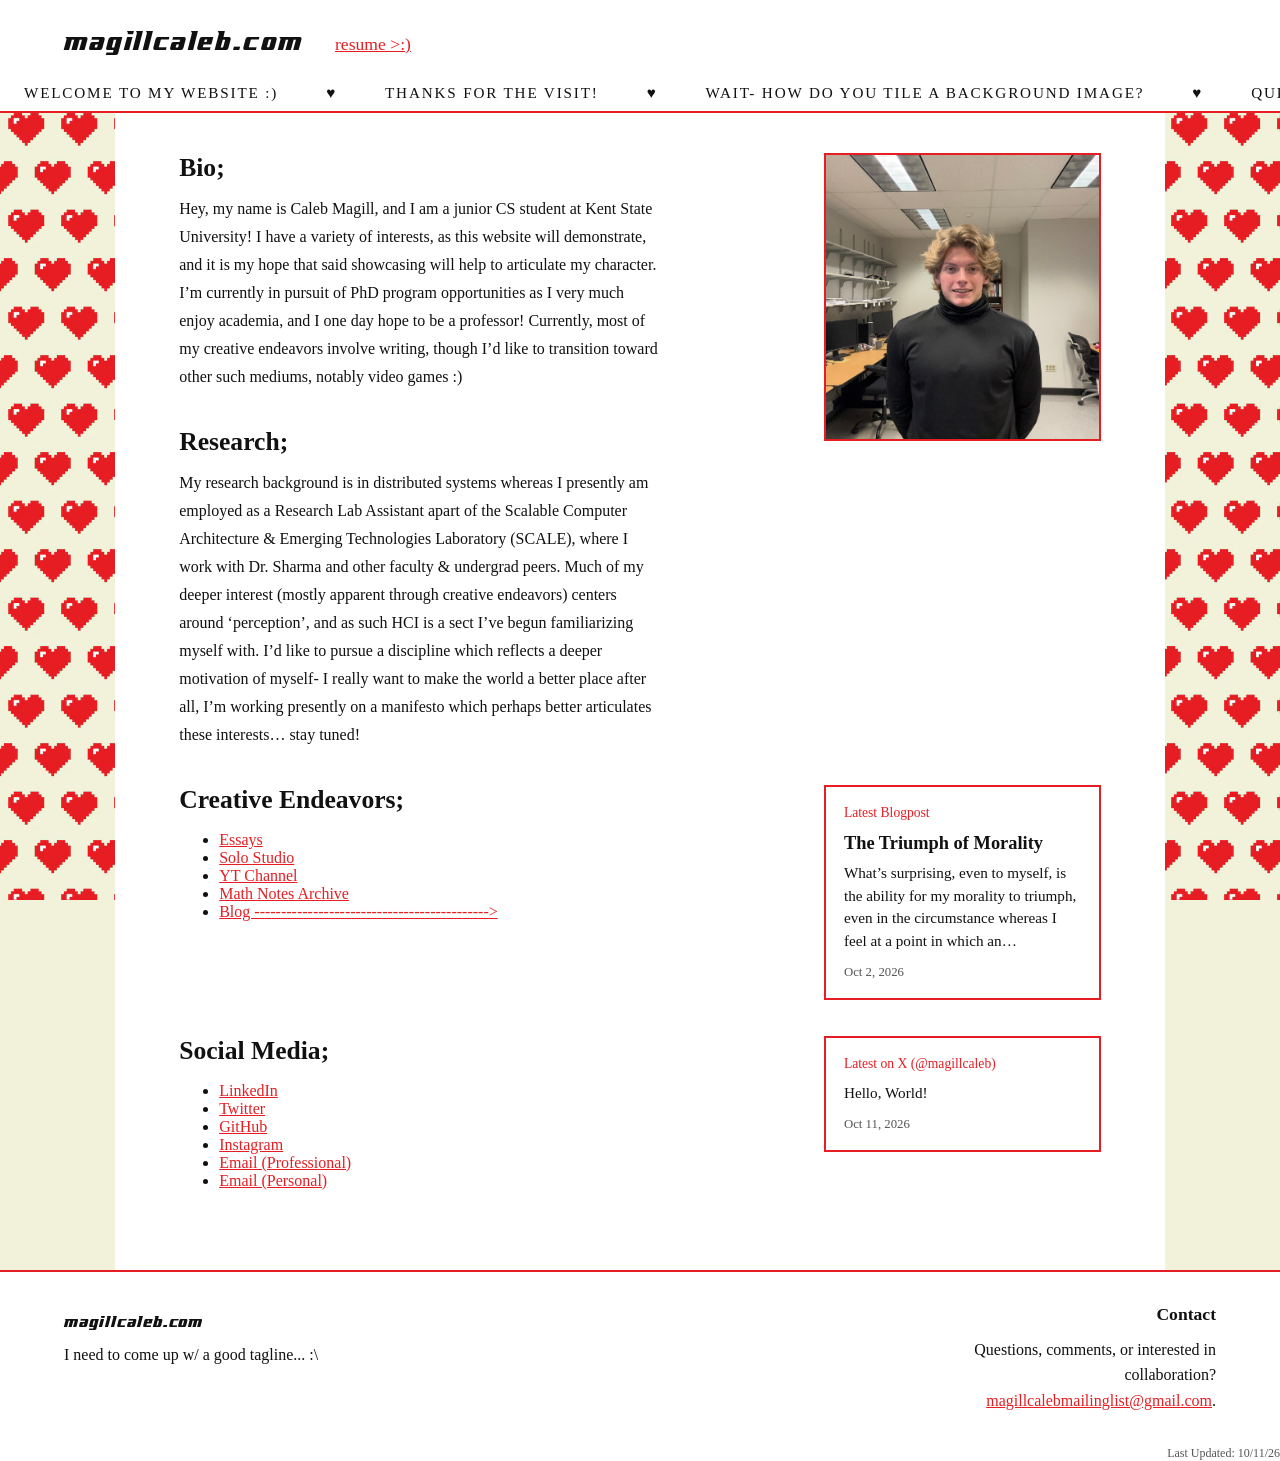
==== index.html @ d04f54c3 "Update link to YT Channel in index.html" ====
<!DOCTYPE html>
<html lang="en">
<head>
<meta charset="utf-8">
<meta name="viewport" content="width=device-width, initial-scale=1, viewport-fit=cover">
<title>magillcaleb.com</title>
<style>
  @font-face {
    font-family: "SiteTitle";
    src: url('Source/PROCIRCUIT.otf') format('opentype');
    font-display: swap;
  }

  :root {
    --red: #e61e23;
    --cream: #f2f2da;
    --tile-w: 370px;
    --bg-speed: 10s;       /* time for the background to move one tile width */
    --ticker-speed: 20s;   /* time for the ticker to loop once */
    --gutter: clamp(24px, 9vw, 160px);
  }

  * { box-sizing: border-box; }
  html, body { margin: 0; min-height: 100%; }

  body {
    font-family: Georgia, "Times New Roman", serif;
    color: #111;
    background: var(--cream);
    min-height: 100vh;
    display: flex;
    flex-direction: column;
  }

  .bg {
    position: fixed;
    inset: 0;
    z-index: -1;
    background-image: url('Source/the_hearts_seamless.png');
    background-size: var(--tile-w) auto;
    background-repeat: repeat;
    animation: drift var(--bg-speed) linear infinite;
  }

  @keyframes drift {
    from { background-position-x: 50%; }
    to   { background-position-x: calc(50% + var(--tile-w)); }
  }

  .site-bar {
    background: #fff;
    border-bottom: 2px solid var(--red);
  }

  .site-head {
    display: flex;
    flex-wrap: wrap;
    align-items: baseline;
    column-gap: clamp(1rem, 3vw, 2rem);
    row-gap: 0.25rem;
    padding: 1.25rem clamp(1.25rem, 5vw, 4rem) 0.5rem;
  }
  .site-head h1 {
    margin: 0;
    font-family: "SiteTitle", Georgia, "Times New Roman", serif;
    font-weight: normal;   /* custom fonts usually ship as a single weight; avoids faux-bold */
    font-size: clamp(1.75rem, 4vw, 2.5rem);
    letter-spacing: 0.04em;
  }
  .resume-link {
    color: var(--red);
    font-size: 1.1rem;
  }

  .ticker {
    overflow: hidden;
    white-space: nowrap;
    color: #111;
    font-family: "Times New Roman", Georgia, serif;
    text-transform: uppercase;
    letter-spacing: 0.12em;
    font-size: 0.95rem;
  }
  .ticker-track {
    display: inline-flex;
    animation: scroll var(--ticker-speed) linear infinite;
  }
  .ticker-group {
    display: inline-flex;
    flex-shrink: 0;
  }
  .ticker-group span {
    padding: 0.6rem 1.5rem;
  }
  @keyframes scroll {
    from { transform: translateX(0); }
    to   { transform: translateX(-50%); }
  }
  .page {
    background: #fff;
    flex: 1;
    margin: 0 var(--gutter);
  }
  .main {
    display: grid;
    grid-template-columns: 1fr clamp(200px, 30%, 320px);
    column-gap: clamp(1.5rem, 4vw, 3rem);
    row-gap: 2.25rem;
    align-items: start;
    padding: 2.5rem clamp(1.25rem, 5vw, 4rem) 4rem;
  }
  .bio      { grid-column: 1; grid-row: 1; }
  .research { grid-column: 1; grid-row: 2; }
  .creative-endeavors {grid-column: 1; grid-row: 3;}
  .social-media { grid-column: 1; grid-row: 4; }
  .substack-card { grid-column: 2; grid-row: 3; }   /* across from Creative Endeavors */
  .tweet-card    { grid-column: 2; grid-row: 4; }   /* across from Social Media */
  .bio h2, .research h2, .creative-endeavors h2, .social-media h2 { margin: 0 0 0.75rem; font-size: 1.6rem; }
  .bio p, .research p  { margin: 0; line-height: 1.75; max-width: 60ch; }
  .social-media a, .research a, .creative-endeavors a{
    color: var(--red);
  }
  .headshot {
    grid-column: 2;
    grid-row: 1 / span 2;
    width: 100%;
    height: auto;
    display: block;
    border: 2px solid var(--red);
  }
  .feed-card {
    display: block;
    color: inherit;
    text-decoration: none;
    border: 2px solid var(--red);
    padding: 1rem 1.1rem;
    line-height: 1.5;
    min-width: 0;
    overflow-wrap: anywhere;
    transition: background-color 0.15s;
  }
  .feed-card:hover { background: var(--cream); }
  .feed-card:focus-visible { outline: 3px solid #111; outline-offset: 3px; }
  .feed-source { display: block; margin-bottom: 0.5rem; font-size: 0.85rem; color: var(--red); }
  .feed-title  { display: block; margin-bottom: 0.4rem; font-size: 1.15rem; font-weight: bold; line-height: 1.3; }
  .feed-text   { display: block; font-size: 0.95rem; }
  .feed-excerpt {
    display: -webkit-box;
    -webkit-line-clamp: 4;
    -webkit-box-orient: vertical;
    overflow: hidden;
  }
  .feed-date { display: block; margin-top: 0.6rem; font-size: 0.8rem; color: #555; }
  @media (max-width: 760px) {
    .main { grid-template-columns: 1fr; }
    .headshot { grid-column: 1; grid-row: 1; }
    .bio      { grid-column: 1; grid-row: 2; }
    .research { grid-column: 1; grid-row: 3; }
    .creative-endeavors {grid-column: 1; grid-row: 4;}
    .substack-card { grid-column: 1; grid-row: 5; }
    .social-media { grid-column: 1; grid-row: 6; }
    .tweet-card   { grid-column: 1; grid-row: 7; }
    /* pull each card closer to its own section so the pairing reads clearly */
    .substack-card, .tweet-card { margin-top: -1.25rem; }
    .headshot { order: -1; max-width: 280px; margin: 0 auto; }
  }
  .site-footer {
    background: #fff;
    border-top: 2px solid var(--red);
  }
  .footer-main {
    display: flex;
    flex-wrap: wrap;
    justify-content: space-between;
    gap: 2rem clamp(1.5rem, 4vw, 3rem);
    padding: 2rem clamp(1.25rem, 5vw, 4rem);
  }
  .footer-contact {
    margin-left: auto;
    max-width: 36ch;
    text-align: right;
    overflow-wrap: anywhere;
  }
  .footer-main h2 { margin: 0 0 0.75rem; font-size: 1.1rem; }
  .footer-main p, .footer-main ul { margin: 0; line-height: 1.6; }
  .footer-main ul { padding: 0; list-style: none; }
  .footer-main li + li { margin-top: 0.35rem; }
  .footer-main a { color: var(--red); }
  .footer-brand {
    margin-bottom: 0.5rem;
    font-family: "SiteTitle", Georgia, "Times New Roman", serif;
    font-size: 1.5rem;
    letter-spacing: 0.04em;
  }
  .footer-timestamp {
    text-align: right;
    font-size: 0.75rem;
    color: #555;
  }
  @media (prefers-reduced-motion: reduce) {
    .bg, .ticker-track { animation: none; }
  }
</style>
</head>
<body>
  <div class="bg" aria-hidden="true"></div>
  <header class="site-bar">
    <div class="site-head">
      <h1>magillcaleb.com</h1>
      <a class="resume-link" href="Source/Magill_Resume_Fall26_Unofficial.pdf" target="_blank">resume >:)</a>
    </div>
    <div class="ticker" role="marquee" aria-label="Welcome message">
      <div class="ticker-track">
        <div class="ticker-group">
          <span>Welcome to my website :)</span><span>&hearts;</span>
          <span>Thanks for the visit!</span><span>&hearts;</span>
          <span>Wait- how do you tile a background image?</span><span>&hearts;</span>
          <span>Questions/comments/suggestions? magillcalebmailinglist@gmail.com</span><span>&hearts;</span>
          <span>I am going insane...</span><span>&hearts;</span>
          <span>Welcome to my website :)</span><span>&hearts;</span>
          <span>Thanks for the visit!</span><span>&hearts;</span>
          <span>Wait- how do you tile a background image?</span><span>&hearts;</span>
          <span>Questions/comments/suggestions? magillcalebmailinglist@gmail.com</span><span>&hearts;</span>
          <span>I am going insane...</span><span>&hearts;</span>
        </div>
      </div>
    </div>
  </header>
  <main class="page">
    <section class="main">
      <div class="bio">
        <h2>Bio;</h2>
        <p>Hey, my name is Caleb Magill, and I am a junior CS student at Kent State University! I have a variety of interests, as this website will demonstrate, and it is my hope that said showcasing will help to articulate my character. I’m currently in pursuit of PhD program opportunities as I very much enjoy academia, and I one day hope to be a professor! Currently, most of my creative endeavors involve writing, though I’d like to transition toward other such mediums, notably video games :)</p>
      </div>
      <div class="research">
        <h2>Research;</h2>
        <p>My research background is in distributed systems whereas I presently am employed as a Research Lab Assistant apart of the Scalable Computer Architecture &amp; Emerging Technologies Laboratory (SCALE), where I work with Dr. Sharma and other faculty &amp; undergrad peers. Much of my deeper interest (mostly apparent through creative endeavors) centers around ‘perception’, and as such HCI is a sect I’ve begun familiarizing myself with. I’d like to pursue a discipline which reflects a deeper motivation of myself- I really want to make the world a better place after all, I’m working presently on a manifesto which perhaps better articulates these interests… stay tuned!</p>
      </div>
      <div class="creative-endeavors">
        <h2>Creative Endeavors;</h2>
        <ul>
          <li><a href="https://legionette.com" target="_blank">Essays</a></li>
          <li><a href="https://solostudiodev.com" target="_blank">Solo Studio</a></li>
          <li><a href="Subpages/ytChannel.html" target="_blank">YT Channel</a></li>
          <li><a href="https://captaincaleb75.github.io/Calebs-Concept-Notes/" target="_blank">Math Notes Archive</a></li>
          <li><a href="https://calebscontemplations.substack.com/" target="_blank">Blog --------------------------------------------></a></li>
        </ul>
      </div>
      <!-- Update the link, title, excerpt, and date by hand when you publish a new post -->
      <a class="feed-card substack-card" href="https://YOUR-PUBLICATION.substack.com/p/YOUR-POST-SLUG" target="_blank" rel="noopener">
        <span class="feed-source">Latest Blogpost</span>
        <span class="feed-title">The Triumph of Morality</span>
        <span class="feed-text feed-excerpt">What’s surprising, even to myself, is the ability for my morality to triumph, even in the circumstance whereas I feel at a point in which an abandonment is more than deserved.</span>
        <span class="feed-date">Oct 2, 2026</span>
      </a>
      <div class="social-media">
        <h2>Social Media;</h2>
        <ul>
          <li><a href="https://www.linkedin.com/in/magillcaleb" target="_blank">LinkedIn</a></li>
          <li><a href="https://x.com/magillcaleb" target="_blank">Twitter</a></li>
          <li><a href="https://github.com/CaptainCaleb75" target="_blank">GitHub</a></li>
          <li><a href="https://www.instagram.com/calmag_/" target="_blank">Instagram</a></li>
          <li><a href="mailto:cmagill@kent.edu">Email (Professional)</a></li>
          <li><a href="mailto:magillcalebmailinglist@gmail.com">Email (Personal)</a></li>
        </ul>
      </div>
      <!-- Update the link, text, and date by hand when you want to feature a newer tweet -->
      <a class="feed-card tweet-card" href="https://x.com/magillcaleb/status/2109136197578870808" target="_blank" rel="noopener">
        <span class="feed-source">Latest on X (@magillcaleb)</span>
        <span class="feed-text">Hello, World!</span>
        <span class="feed-date">Oct 11, 2026</span>
      </a>
      <img class="headshot" src="Source/pfp.jpg" alt="Caleb Magill">
    </section>
  </main>
  <footer class="site-footer">
    <div class="footer-main">
      <div>
        <p class="footer-brand">magillcaleb.com</p>
        <p>I need to come up w/ a good tagline... :\</p>
      </div>
      <div class="footer-contact">    
        <h2>Contact</h2>
        <p>Questions, comments, or interested in collaboration? <a href="mailto:magillcalebmailinglist@gmail.com">magillcalebmailinglist@gmail.com</a>.</p>
      </div>
    </div>
    <div class="footer-timestamp">
      <span>Last Updated: 10/11/26</span>
    </div>
  </footer>
</body>
</html>
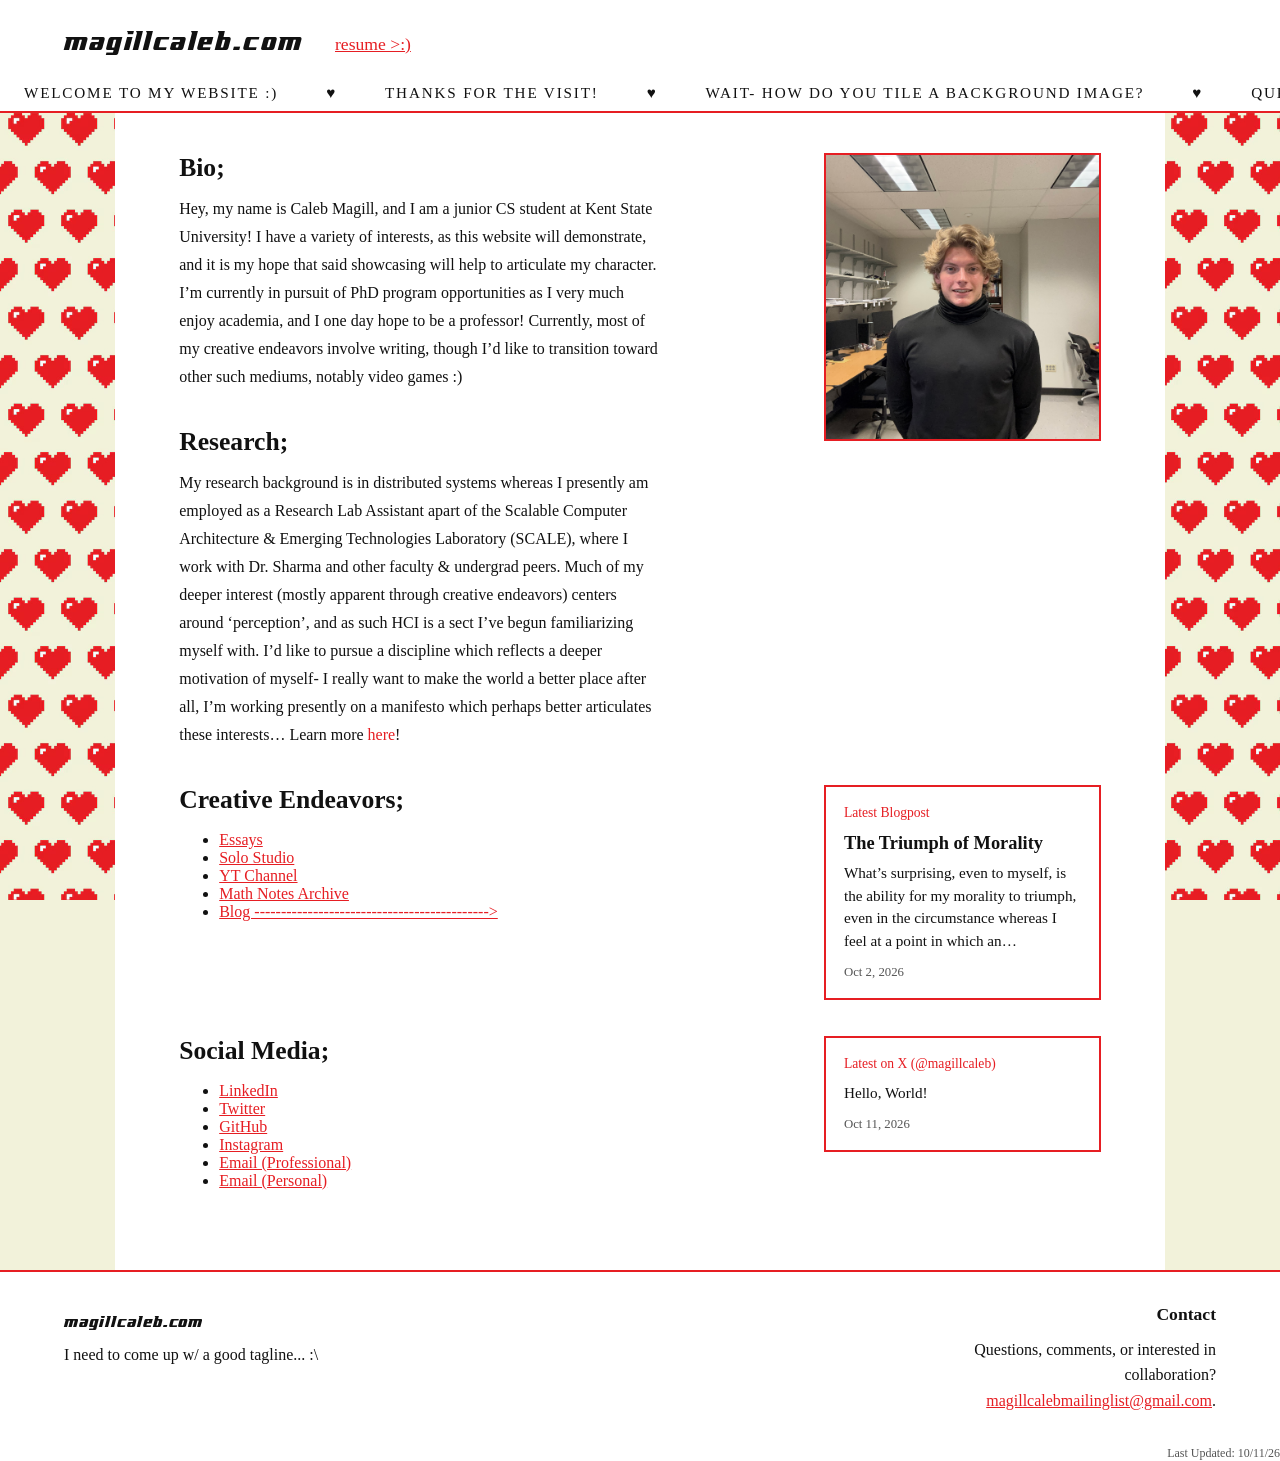
==== commit 07eacd86: "Update research section with link to manifesto Added a link to the research manifesto in the researc" ====
--- a/index.html
+++ b/index.html
@@ -234,7 +234,7 @@
       </div>
       <div class="research">
         <h2>Research;</h2>
-        <p>My research background is in distributed systems whereas I presently am employed as a Research Lab Assistant apart of the Scalable Computer Architecture &amp; Emerging Technologies Laboratory (SCALE), where I work with Dr. Sharma and other faculty &amp; undergrad peers. Much of my deeper interest (mostly apparent through creative endeavors) centers around ‘perception’, and as such HCI is a sect I’ve begun familiarizing myself with. I’d like to pursue a discipline which reflects a deeper motivation of myself- I really want to make the world a better place after all, I’m working presently on a manifesto which perhaps better articulates these interests… stay tuned!</p>
+        <p>My research background is in distributed systems whereas I presently am employed as a Research Lab Assistant apart of the Scalable Computer Architecture &amp; Emerging Technologies Laboratory (SCALE), where I work with Dr. Sharma and other faculty &amp; undergrad peers. Much of my deeper interest (mostly apparent through creative endeavors) centers around ‘perception’, and as such HCI is a sect I’ve begun familiarizing myself with. I’d like to pursue a discipline which reflects a deeper motivation of myself- I really want to make the world a better place after all, I’m working presently on a manifesto which perhaps better articulates these interests… Learn more <a href: "Subpages/research.html" target="_blank">here</a>!</p>
       </div>
       <div class="creative-endeavors">
         <h2>Creative Endeavors;</h2>
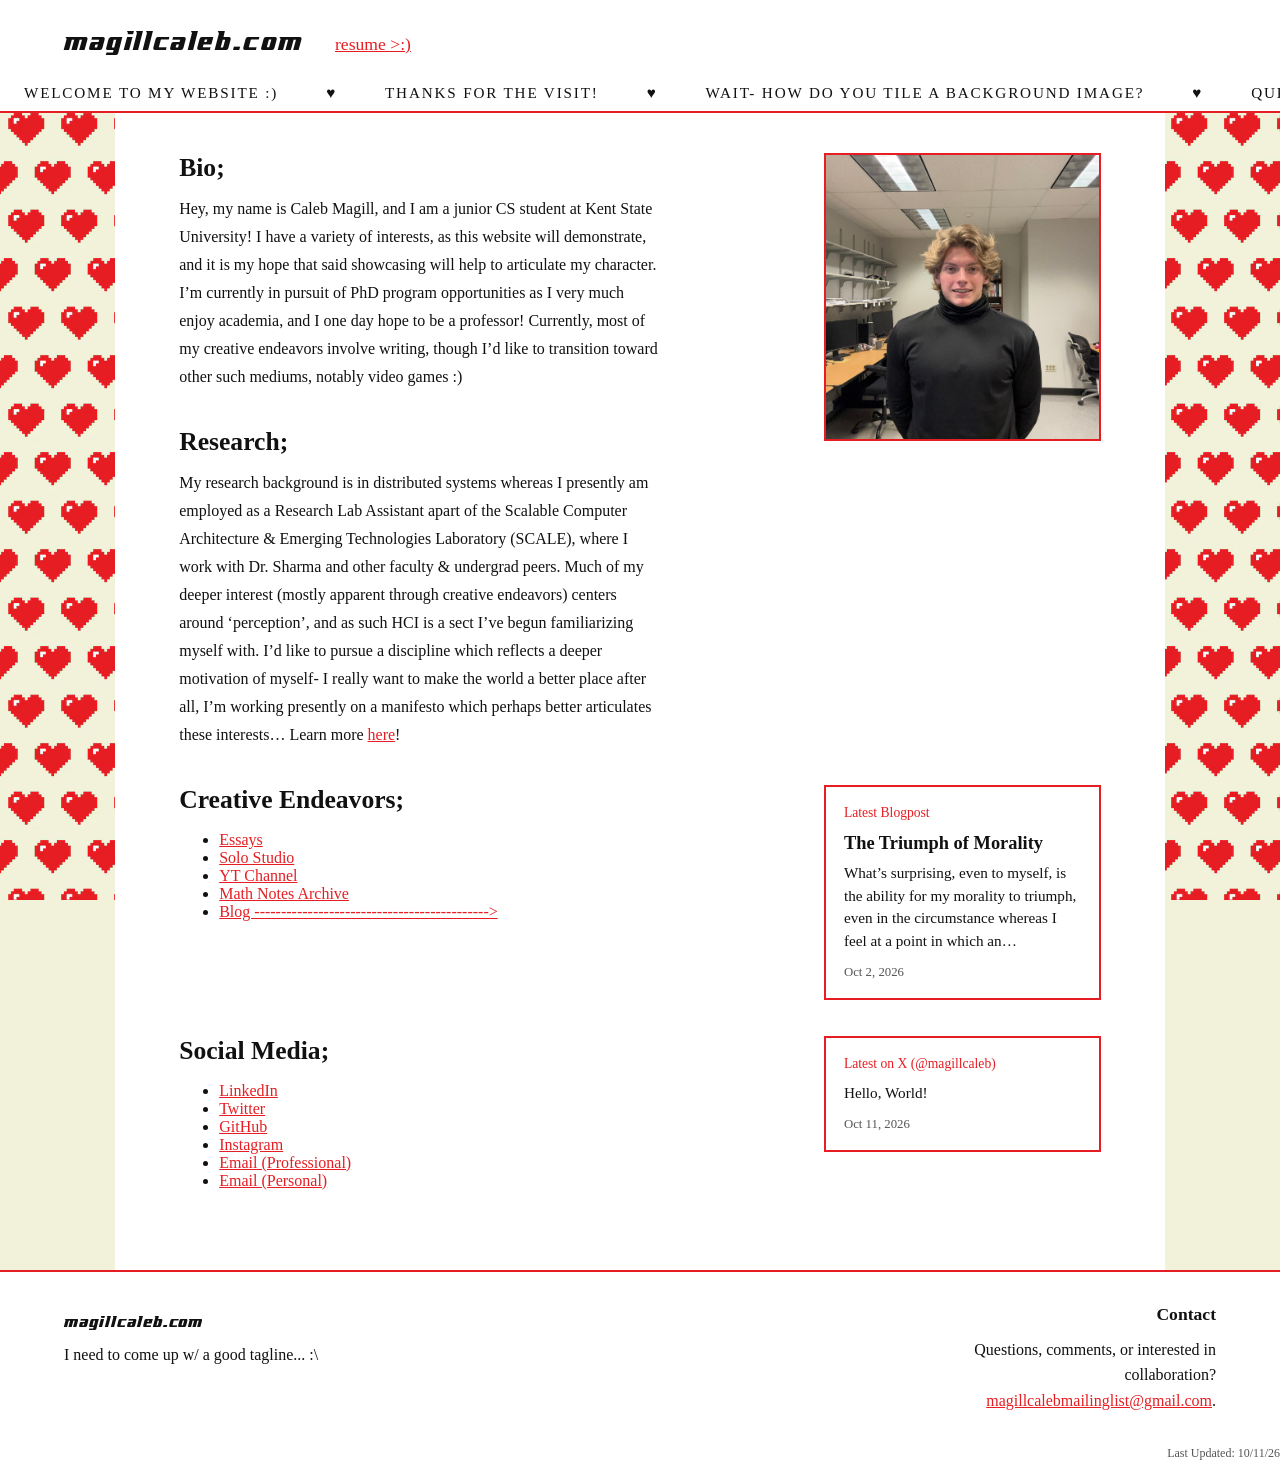
==== commit 06097a41: "Revise research background description in index.html Updated the research section to improve clarity" ====
--- a/index.html
+++ b/index.html
@@ -234,7 +234,7 @@
       </div>
       <div class="research">
         <h2>Research;</h2>
-        <p>My research background is in distributed systems whereas I presently am employed as a Research Lab Assistant apart of the Scalable Computer Architecture &amp; Emerging Technologies Laboratory (SCALE), where I work with Dr. Sharma and other faculty &amp; undergrad peers. Much of my deeper interest (mostly apparent through creative endeavors) centers around ‘perception’, and as such HCI is a sect I’ve begun familiarizing myself with. I’d like to pursue a discipline which reflects a deeper motivation of myself- I really want to make the world a better place after all, I’m working presently on a manifesto which perhaps better articulates these interests… Learn more <a href: "Subpages/research.html" target="_blank">here</a>!</p>
+        <p>My research background is in distributed systems whereas I presently am employed as a Research Lab Assistant apart of the Scalable Computer Architecture &amp; Emerging Technologies Laboratory (SCALE), where I work with Dr. Sharma and other faculty &amp; undergrad peers. Much of my deeper interest (mostly apparent through creative endeavors) centers around ‘perception’, and as such HCI is a sect I’ve begun familiarizing myself with. I’d like to pursue a discipline which reflects a deeper motivation of myself- I really want to make the world a better place after all, I’m working presently on a manifesto which perhaps better articulates these interests… Learn more <a href="Subpages/research.html" target="_blank">here</a>!</p>
       </div>
       <div class="creative-endeavors">
         <h2>Creative Endeavors;</h2>
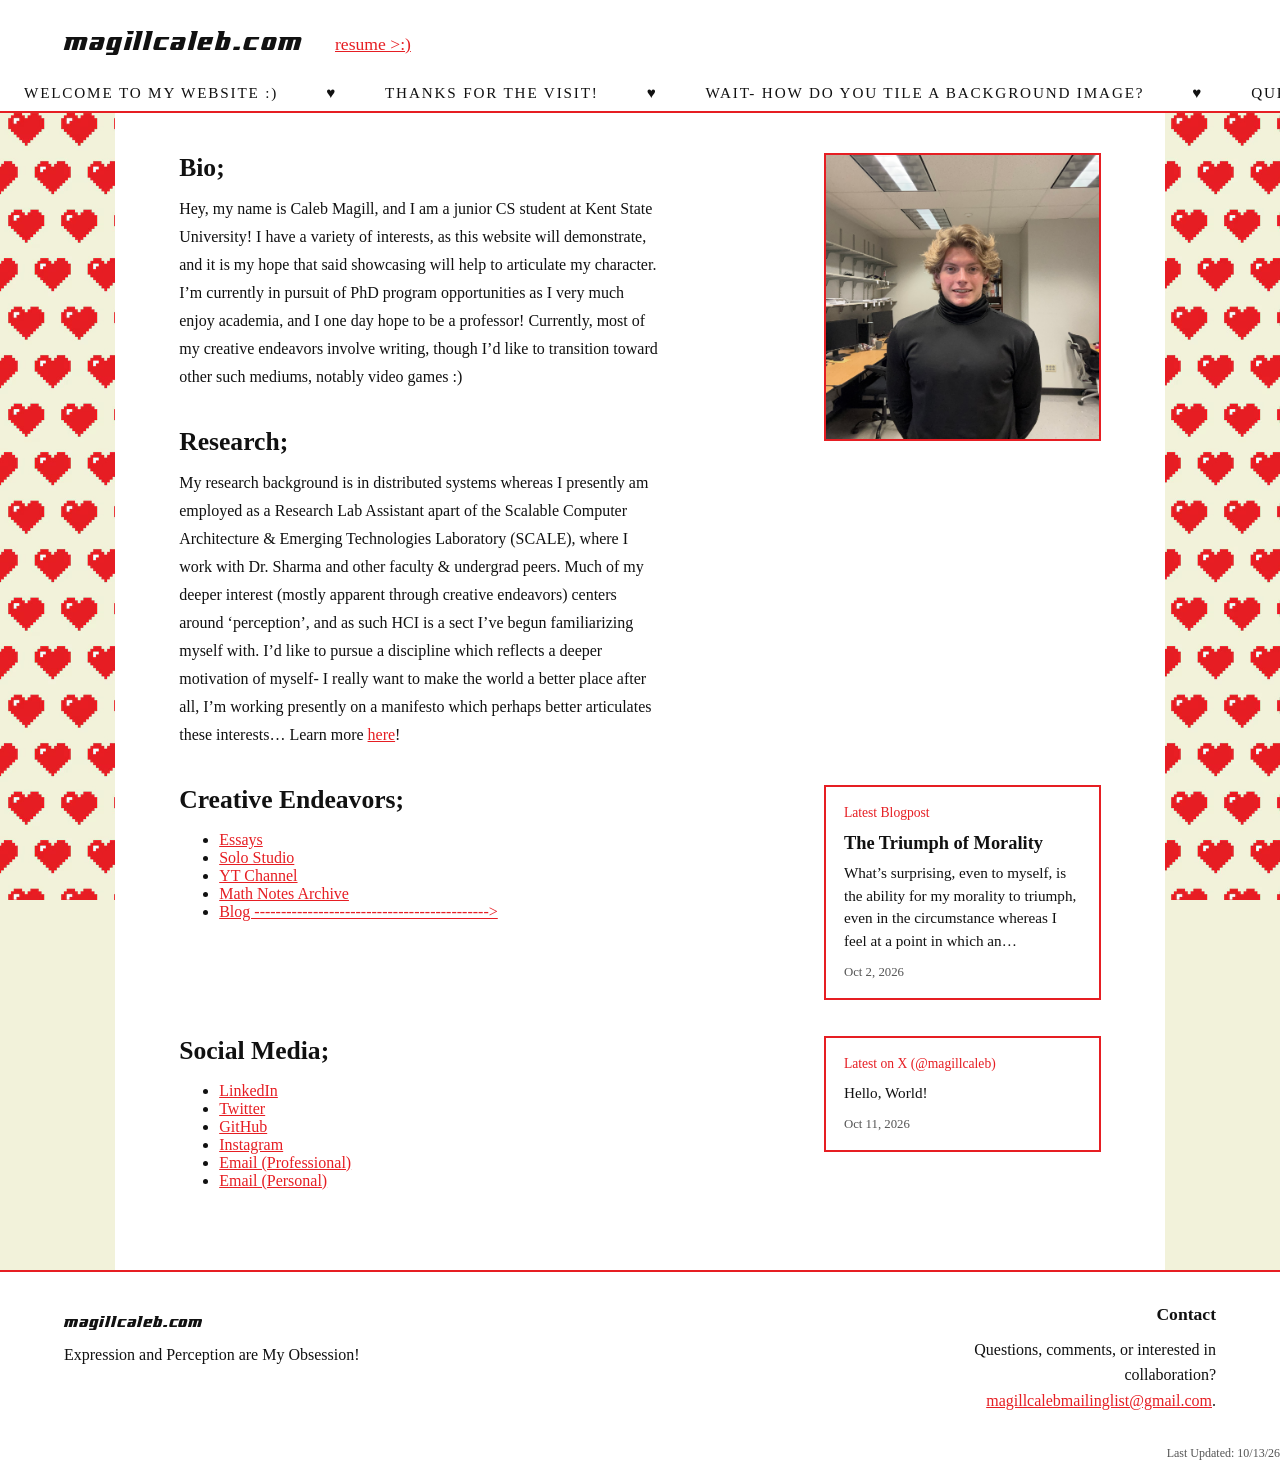
==== commit 995b5bde: "Update footer tagline and last updated date" ====
--- a/index.html
+++ b/index.html
@@ -277,7 +277,7 @@
     <div class="footer-main">
       <div>
         <p class="footer-brand">magillcaleb.com</p>
-        <p>I need to come up w/ a good tagline... :\</p>
+        <p>Expression and Perception are My Obsession!</p>
       </div>
       <div class="footer-contact">    
         <h2>Contact</h2>
@@ -285,7 +285,7 @@
       </div>
     </div>
     <div class="footer-timestamp">
-      <span>Last Updated: 10/11/26</span>
+      <span>Last Updated: 10/13/26</span>
     </div>
   </footer>
 </body>
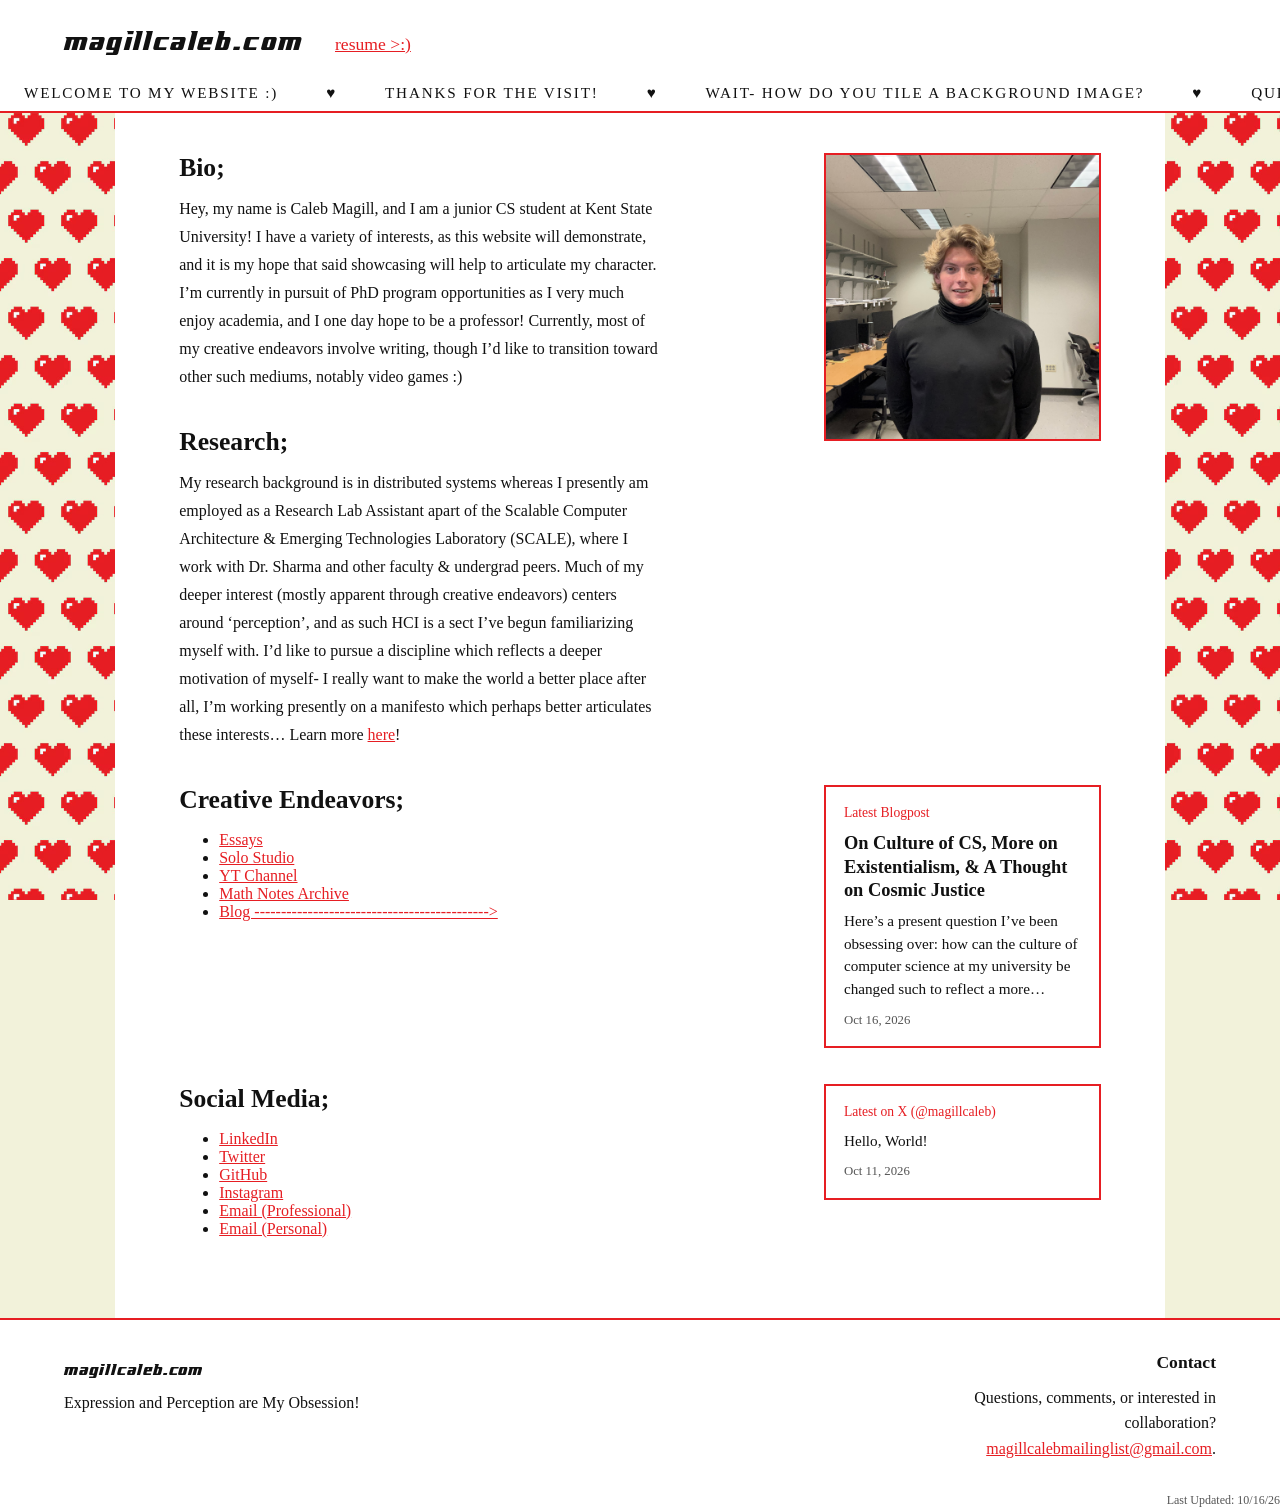
==== commit 018c7d49: "Update latest blog post details in index.html Updated blog post link, title, excerpt, and date." ====
--- a/index.html
+++ b/index.html
@@ -4,6 +4,7 @@
 <meta charset="utf-8">
 <meta name="viewport" content="width=device-width, initial-scale=1, viewport-fit=cover">
 <title>magillcaleb.com</title>
+<link rel="icon" type="image/png" href="Source/favicon.ico">
 <style>
   @font-face {
     font-family: "SiteTitle";
@@ -246,12 +247,12 @@
           <li><a href="https://calebscontemplations.substack.com/" target="_blank">Blog --------------------------------------------></a></li>
         </ul>
       </div>
-      <!-- Update the link, title, excerpt, and date by hand when you publish a new post -->
-      <a class="feed-card substack-card" href="https://YOUR-PUBLICATION.substack.com/p/YOUR-POST-SLUG" target="_blank" rel="noopener">
+      <!-- UPDATE -->
+      <a class="feed-card substack-card" href="https://medium.com/calebs-contemplations/on-culture-of-cs-more-on-existentialism-a-thought-on-cosmic-justice-38914223b405" target="_blank" rel="noopener">
         <span class="feed-source">Latest Blogpost</span>
-        <span class="feed-title">The Triumph of Morality</span>
-        <span class="feed-text feed-excerpt">What’s surprising, even to myself, is the ability for my morality to triumph, even in the circumstance whereas I feel at a point in which an abandonment is more than deserved.</span>
-        <span class="feed-date">Oct 2, 2026</span>
+        <span class="feed-title">On Culture of CS, More on Existentialism, & A Thought on Cosmic Justice</span>
+        <span class="feed-text feed-excerpt">Here’s a present question I’ve been obsessing over: how can the culture of computer science at my university be changed such to reflect a more communitive nature?</span>
+        <span class="feed-date">Oct 16, 2026</span>
       </a>
       <div class="social-media">
         <h2>Social Media;</h2>
@@ -264,7 +265,7 @@
           <li><a href="mailto:magillcalebmailinglist@gmail.com">Email (Personal)</a></li>
         </ul>
       </div>
-      <!-- Update the link, text, and date by hand when you want to feature a newer tweet -->
+      <!-- UPDATE -->
       <a class="feed-card tweet-card" href="https://x.com/magillcaleb/status/2109136197578870808" target="_blank" rel="noopener">
         <span class="feed-source">Latest on X (@magillcaleb)</span>
         <span class="feed-text">Hello, World!</span>
@@ -285,7 +286,7 @@
       </div>
     </div>
     <div class="footer-timestamp">
-      <span>Last Updated: 10/13/26</span>
+      <span>Last Updated: 10/16/26</span>
     </div>
   </footer>
 </body>
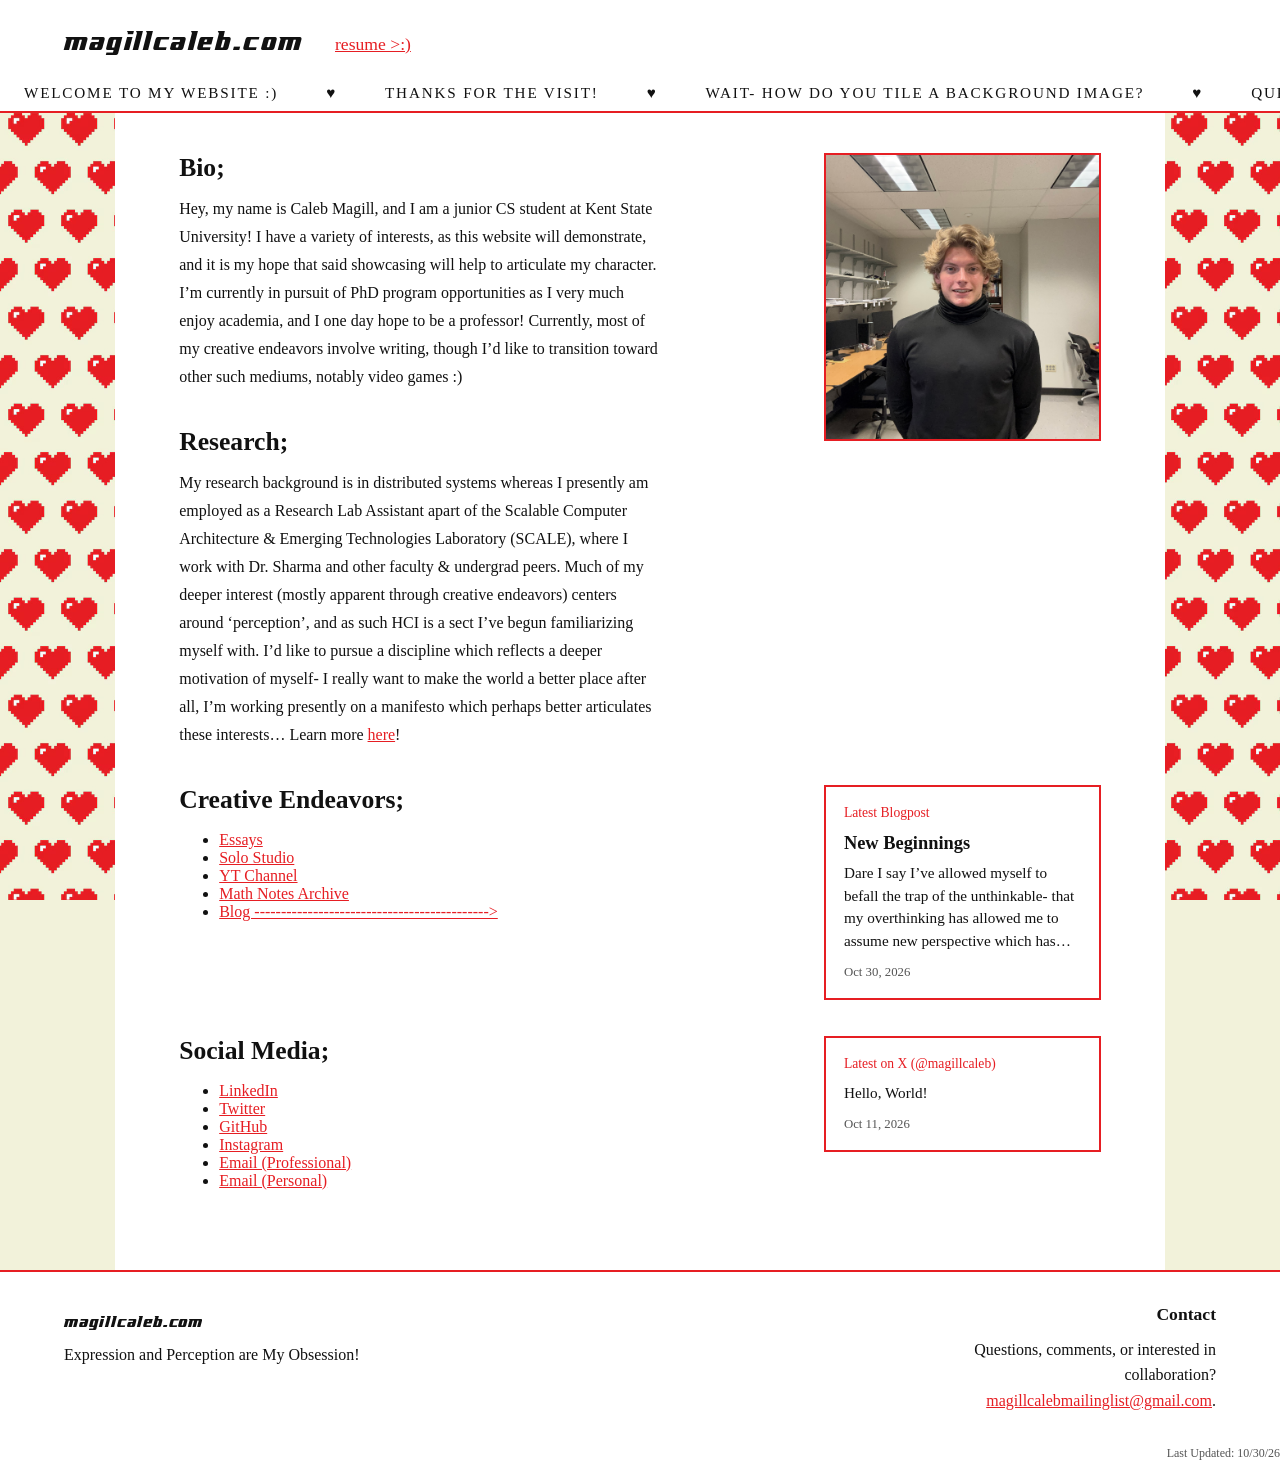
==== commit 6cbd2065: "Update blog link and content in index.html" ====
--- a/index.html
+++ b/index.html
@@ -217,12 +217,12 @@
           <span>Thanks for the visit!</span><span>&hearts;</span>
           <span>Wait- how do you tile a background image?</span><span>&hearts;</span>
           <span>Questions/comments/suggestions? magillcalebmailinglist@gmail.com</span><span>&hearts;</span>
-          <span>I am going insane...</span><span>&hearts;</span>
+          <span>I think I'm in love...</span><span>&hearts;</span>
           <span>Welcome to my website :)</span><span>&hearts;</span>
           <span>Thanks for the visit!</span><span>&hearts;</span>
           <span>Wait- how do you tile a background image?</span><span>&hearts;</span>
           <span>Questions/comments/suggestions? magillcalebmailinglist@gmail.com</span><span>&hearts;</span>
-          <span>I am going insane...</span><span>&hearts;</span>
+          <span>I think I'm in love...</span><span>&hearts;</span>
         </div>
       </div>
     </div>
@@ -244,15 +244,15 @@
           <li><a href="https://solostudiodev.com" target="_blank">Solo Studio</a></li>
           <li><a href="Subpages/ytChannel.html" target="_blank">YT Channel</a></li>
           <li><a href="https://captaincaleb75.github.io/Calebs-Concept-Notes/" target="_blank">Math Notes Archive</a></li>
-          <li><a href="https://calebscontemplations.substack.com/" target="_blank">Blog --------------------------------------------></a></li>
+          <li><a href="https://medium.com/calebs-contemplations" target="_blank">Blog --------------------------------------------></a></li>
         </ul>
       </div>
       <!-- UPDATE -->
-      <a class="feed-card substack-card" href="https://medium.com/calebs-contemplations/on-culture-of-cs-more-on-existentialism-a-thought-on-cosmic-justice-38914223b405" target="_blank" rel="noopener">
+      <a class="feed-card substack-card" href="https://medium.com/calebs-contemplations/new-beginnings-0b6cbad88975" target="_blank" rel="noopener">
         <span class="feed-source">Latest Blogpost</span>
-        <span class="feed-title">On Culture of CS, More on Existentialism, & A Thought on Cosmic Justice</span>
-        <span class="feed-text feed-excerpt">Here’s a present question I’ve been obsessing over: how can the culture of computer science at my university be changed such to reflect a more communitive nature?</span>
-        <span class="feed-date">Oct 16, 2026</span>
+        <span class="feed-title">New Beginnings</span>
+        <span class="feed-text feed-excerpt">Dare I say I’ve allowed myself to befall the trap of the unthinkable- that my overthinking has allowed me to assume new perspective which has contorted the honest one. Atleast I can be thankful in that my conviction isn’t impassable.</span>
+        <span class="feed-date">Oct 30, 2026</span>
       </a>
       <div class="social-media">
         <h2>Social Media;</h2>
@@ -286,7 +286,7 @@
       </div>
     </div>
     <div class="footer-timestamp">
-      <span>Last Updated: 10/16/26</span>
+      <span>Last Updated: 10/30/26</span>
     </div>
   </footer>
 </body>
